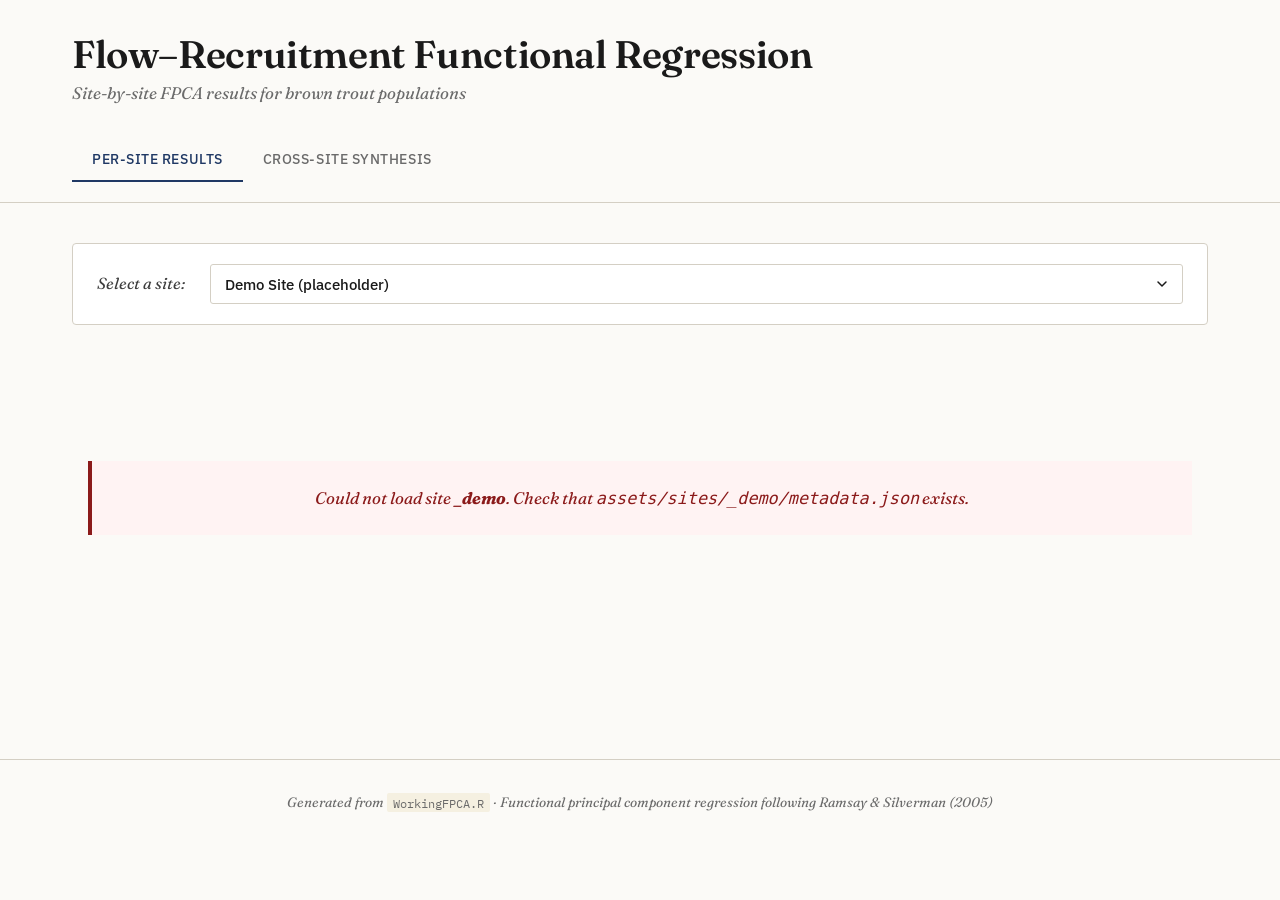
==== docs/index.html @ 1766e35a "initial commit" ====
<!DOCTYPE html>
<html lang="en">
<head>
  <meta charset="UTF-8">
  <meta name="viewport" content="width=device-width, initial-scale=1.0">
  <title>Flow–Recruitment FPCA Results</title>
  <link rel="stylesheet" href="style.css">
</head>
<body>

<header class="site-header">
  <div class="header-inner">
    <div class="brand">
      <h1>Flow–Recruitment Functional Regression</h1>
      <p class="tagline">Site-by-site FPCA results for brown trout populations</p>
    </div>
    <nav class="tabs">
      <a href="index.html" class="active">Per-site Results</a>
      <a href="cross_site.html">Cross-site Synthesis</a>
    </nav>
  </div>
</header>

<main>

  <!-- Site selector ---------------------------------------------------- -->
  <div class="selector-bar">
    <label for="site-select">Select a site:</label>
    <select id="site-select" aria-label="Select a site">
      <option value="">Loading sites…</option>
    </select>
    <div class="site-meta" id="site-meta" style="display:none;">
      <div class="meta-item">
        <span class="meta-label">Years</span>
        <span class="meta-value" id="meta-years">—</span>
      </div>
      <div class="meta-item">
        <span class="meta-label">FPCs retained</span>
        <span class="meta-value" id="meta-fpcs">—</span>
      </div>
      <div class="meta-item">
        <span class="meta-label">R²</span>
        <span class="meta-value" id="meta-r2">—</span>
      </div>
    </div>
  </div>

  <!-- Loading state ---------------------------------------------------- -->
  <div id="loading" class="loading">Select a site to view results.</div>

  <!-- Results pages ---------------------------------------------------- -->
  <div id="results" style="display:none;">

    <section class="page-section" id="page-panels">
      <div class="section-header">
        <span class="section-number">I.</span>
        <h2>Reduced model results</h2>
      </div>
      <p class="section-description">
        Weighted hydrograph (A), observed vs. predicted log(R/S) (B in the
        scatterplot), smoothed coefficient function β(t) with bootstrap and
        permutation bands (B), and the harmonic loadings of the retained FPCs (C).
      </p>
      <div class="figure-container">
        <img id="img-panels" alt="Reduced model results panels A–D">
      </div>
    </section>

    <section class="page-section" id="page-summary">
      <div class="section-header">
        <span class="section-number">II.</span>
        <h2>Full-model summary</h2>
      </div>
      <p class="section-description">
        Coefficients, t-statistics, and p-values for every FPC included in the
        full model. The “Retained” column marks which components passed the
        selection criteria (p &lt; 0.05 or |t| &gt; 2.0) and were carried into
        the reduced model.
      </p>
      <div class="figure-container">
        <img id="img-summary" alt="Full model coefficient table and fit statistics">
      </div>
    </section>

    <section class="page-section" id="page-allfpcs">
      <div class="section-header">
        <span class="section-number">III.</span>
        <h2>Supplemental: all FPC harmonics</h2>
      </div>
      <p class="section-description">
        The harmonic loading of every FPC included in the initial linear
        model — significant (black) and non-significant (grey) alike — so that
        flow modes near the significance threshold remain visible.
      </p>
      <div class="figure-container">
        <img id="img-allfpcs" alt="All FPC harmonic loadings (supplemental)">
      </div>
    </section>

  </div>

</main>

<footer>
  Generated from <code>WorkingFPCA.R</code> · Functional principal component
  regression following Ramsay &amp; Silverman (2005)
</footer>

<script src="app.js"></script>
</body>
</html>
---- docs/style.css ----
/* ==========================================================================
   Flow–Recruitment Functional Regression — Results Viewer
   Editorial / scientific journal aesthetic
   ========================================================================== */

@import url('https://fonts.googleapis.com/css2?family=Fraunces:opsz,wght@9..144,400;9..144,500;9..144,600;9..144,700&family=IBM+Plex+Sans:wght@400;500;600&family=IBM+Plex+Mono:wght@400;500&display=swap');

:root {
  --ink:        #1a1a1a;
  --ink-soft:   #3d3d3d;
  --ink-fade:   #6b6b6b;
  --paper:      #fbfaf7;
  --rule:       #d4cfc4;
  --rule-soft:  #e8e3d8;
  --accent:     #1f3864;
  --accent-2:   #8b1a1a;
  --highlight:  #f5f0e1;
  --serif:      'Fraunces', Georgia, 'Times New Roman', serif;
  --sans:       'IBM Plex Sans', system-ui, sans-serif;
  --mono:       'IBM Plex Mono', 'Courier New', monospace;
  --max-width:  1200px;
}

* { box-sizing: border-box; margin: 0; padding: 0; }

html { scroll-behavior: smooth; }

body {
  font-family: var(--sans);
  font-size: 16px;
  line-height: 1.6;
  color: var(--ink);
  background: var(--paper);
  -webkit-font-smoothing: antialiased;
  text-rendering: optimizeLegibility;
}

/* ============ Header ================================================== */
header.site-header {
  border-bottom: 1px solid var(--rule);
  background: var(--paper);
  padding: 2rem 0 1.25rem;
}

.header-inner {
  max-width: var(--max-width);
  margin: 0 auto;
  padding: 0 2rem;
  display: flex;
  align-items: flex-end;
  justify-content: space-between;
  gap: 2rem;
  flex-wrap: wrap;
}

.brand h1 {
  font-family: var(--serif);
  font-weight: 600;
  font-size: clamp(1.75rem, 3vw, 2.5rem);
  line-height: 1.15;
  letter-spacing: -0.01em;
  color: var(--ink);
  margin-bottom: 0.25rem;
}

.brand .tagline {
  font-family: var(--serif);
  font-style: italic;
  font-size: 1.05rem;
  color: var(--ink-fade);
  font-weight: 400;
}

nav.tabs {
  display: flex;
  gap: 0;
  align-items: stretch;
}

nav.tabs a {
  font-family: var(--sans);
  font-size: 0.85rem;
  font-weight: 500;
  letter-spacing: 0.04em;
  text-transform: uppercase;
  color: var(--ink-fade);
  text-decoration: none;
  padding: 0.6rem 1.25rem;
  border-bottom: 2px solid transparent;
  transition: color 0.15s, border-color 0.15s;
}

nav.tabs a:hover {
  color: var(--ink);
}

nav.tabs a.active {
  color: var(--accent);
  border-bottom-color: var(--accent);
}

/* ============ Main layout ============================================= */
main {
  max-width: var(--max-width);
  margin: 0 auto;
  padding: 2.5rem 2rem 4rem;
}

/* ============ Site selector =========================================== */
.selector-bar {
  display: flex;
  align-items: center;
  gap: 1.5rem;
  padding: 1.25rem 1.5rem;
  background: white;
  border: 1px solid var(--rule);
  border-radius: 4px;
  margin-bottom: 2.5rem;
  flex-wrap: wrap;
}

.selector-bar label {
  font-family: var(--serif);
  font-size: 1rem;
  font-style: italic;
  color: var(--ink-soft);
  white-space: nowrap;
}

.selector-bar select {
  flex: 1;
  min-width: 220px;
  font-family: var(--sans);
  font-size: 0.95rem;
  font-weight: 500;
  color: var(--ink);
  padding: 0.55rem 2.25rem 0.55rem 0.85rem;
  background: white url("data:image/svg+xml,%3Csvg xmlns='http://www.w3.org/2000/svg' width='12' height='12' viewBox='0 0 12 12'%3E%3Cpath d='M2 4l4 4 4-4' stroke='%231a1a1a' stroke-width='1.5' fill='none' stroke-linecap='round' stroke-linejoin='round'/%3E%3C/svg%3E") no-repeat right 0.85rem center;
  border: 1px solid var(--rule);
  border-radius: 3px;
  appearance: none;
  cursor: pointer;
  transition: border-color 0.15s;
}

.selector-bar select:hover,
.selector-bar select:focus {
  border-color: var(--accent);
  outline: none;
}

.site-meta {
  display: flex;
  gap: 1.5rem;
  font-family: var(--mono);
  font-size: 0.78rem;
  color: var(--ink-fade);
  letter-spacing: 0.02em;
}

.site-meta .meta-item {
  display: flex;
  flex-direction: column;
  gap: 2px;
}

.site-meta .meta-label {
  text-transform: uppercase;
  font-size: 0.68rem;
  color: var(--ink-fade);
  letter-spacing: 0.08em;
}

.site-meta .meta-value {
  font-size: 0.95rem;
  color: var(--ink);
  font-weight: 500;
}

/* ============ Page sections =========================================== */
.page-section {
  margin-bottom: 4rem;
  scroll-margin-top: 1rem;
}

.section-header {
  display: flex;
  align-items: baseline;
  gap: 1rem;
  margin-bottom: 1.5rem;
  padding-bottom: 0.75rem;
  border-bottom: 1px solid var(--rule-soft);
}

.section-number {
  font-family: var(--serif);
  font-size: 0.85rem;
  font-style: italic;
  color: var(--accent-2);
  font-weight: 500;
  letter-spacing: 0.05em;
}

.section-header h2 {
  font-family: var(--serif);
  font-weight: 600;
  font-size: 1.6rem;
  letter-spacing: -0.005em;
  color: var(--ink);
}

.section-description {
  font-family: var(--serif);
  font-style: italic;
  font-size: 1rem;
  color: var(--ink-fade);
  max-width: 65ch;
  margin-bottom: 1.5rem;
}

.figure-container {
  background: white;
  border: 1px solid var(--rule);
  border-radius: 4px;
  padding: 1rem;
  text-align: center;
}

.figure-container img {
  max-width: 100%;
  height: auto;
  display: block;
  margin: 0 auto;
}

.figure-container .caption {
  font-family: var(--serif);
  font-style: italic;
  font-size: 0.9rem;
  color: var(--ink-fade);
  margin-top: 0.75rem;
  padding-top: 0.75rem;
  border-top: 1px solid var(--rule-soft);
  text-align: left;
  max-width: 90ch;
  margin-left: auto;
  margin-right: auto;
}

/* ============ Loading / empty state =================================== */
.loading {
  text-align: center;
  padding: 4rem 1rem;
  color: var(--ink-fade);
  font-family: var(--serif);
  font-style: italic;
  font-size: 1.05rem;
}

.error-box {
  padding: 1.5rem;
  background: #fff3f3;
  border-left: 4px solid var(--accent-2);
  margin: 2rem 0;
  font-family: var(--serif);
  color: var(--accent-2);
}

/* ============ Footer ================================================== */
footer {
  border-top: 1px solid var(--rule);
  margin-top: 4rem;
  padding: 2rem;
  text-align: center;
  font-family: var(--serif);
  font-style: italic;
  font-size: 0.85rem;
  color: var(--ink-fade);
}

footer code {
  font-family: var(--mono);
  font-style: normal;
  font-size: 0.78rem;
  background: var(--highlight);
  padding: 0.1rem 0.35rem;
  border-radius: 2px;
}

/* ============ Cross-site page ========================================= */
.cross-site-grid {
  display: grid;
  grid-template-columns: 1fr;
  gap: 2.5rem;
}

.cross-site-card {
  background: white;
  border: 1px solid var(--rule);
  border-radius: 4px;
  overflow: hidden;
}

.cross-site-card .card-header {
  padding: 1.25rem 1.5rem;
  background: var(--highlight);
  border-bottom: 1px solid var(--rule);
}

.cross-site-card .card-header h3 {
  font-family: var(--serif);
  font-weight: 600;
  font-size: 1.25rem;
  color: var(--ink);
  margin-bottom: 0.25rem;
}

.cross-site-card .card-header .desc {
  font-family: var(--serif);
  font-style: italic;
  font-size: 0.92rem;
  color: var(--ink-fade);
}

.cross-site-card .card-body {
  padding: 1.25rem;
  text-align: center;
}

.cross-site-card .card-body img {
  max-width: 100%;
  height: auto;
}

/* ============ Responsive ============================================== */
@media (max-width: 720px) {
  main { padding: 1.5rem 1rem 3rem; }
  .header-inner { padding: 0 1rem; }
  .brand h1 { font-size: 1.6rem; }
  .selector-bar { flex-direction: column; align-items: stretch; }
  .site-meta { flex-wrap: wrap; gap: 1rem; }
  nav.tabs { width: 100%; justify-content: flex-start; }
}
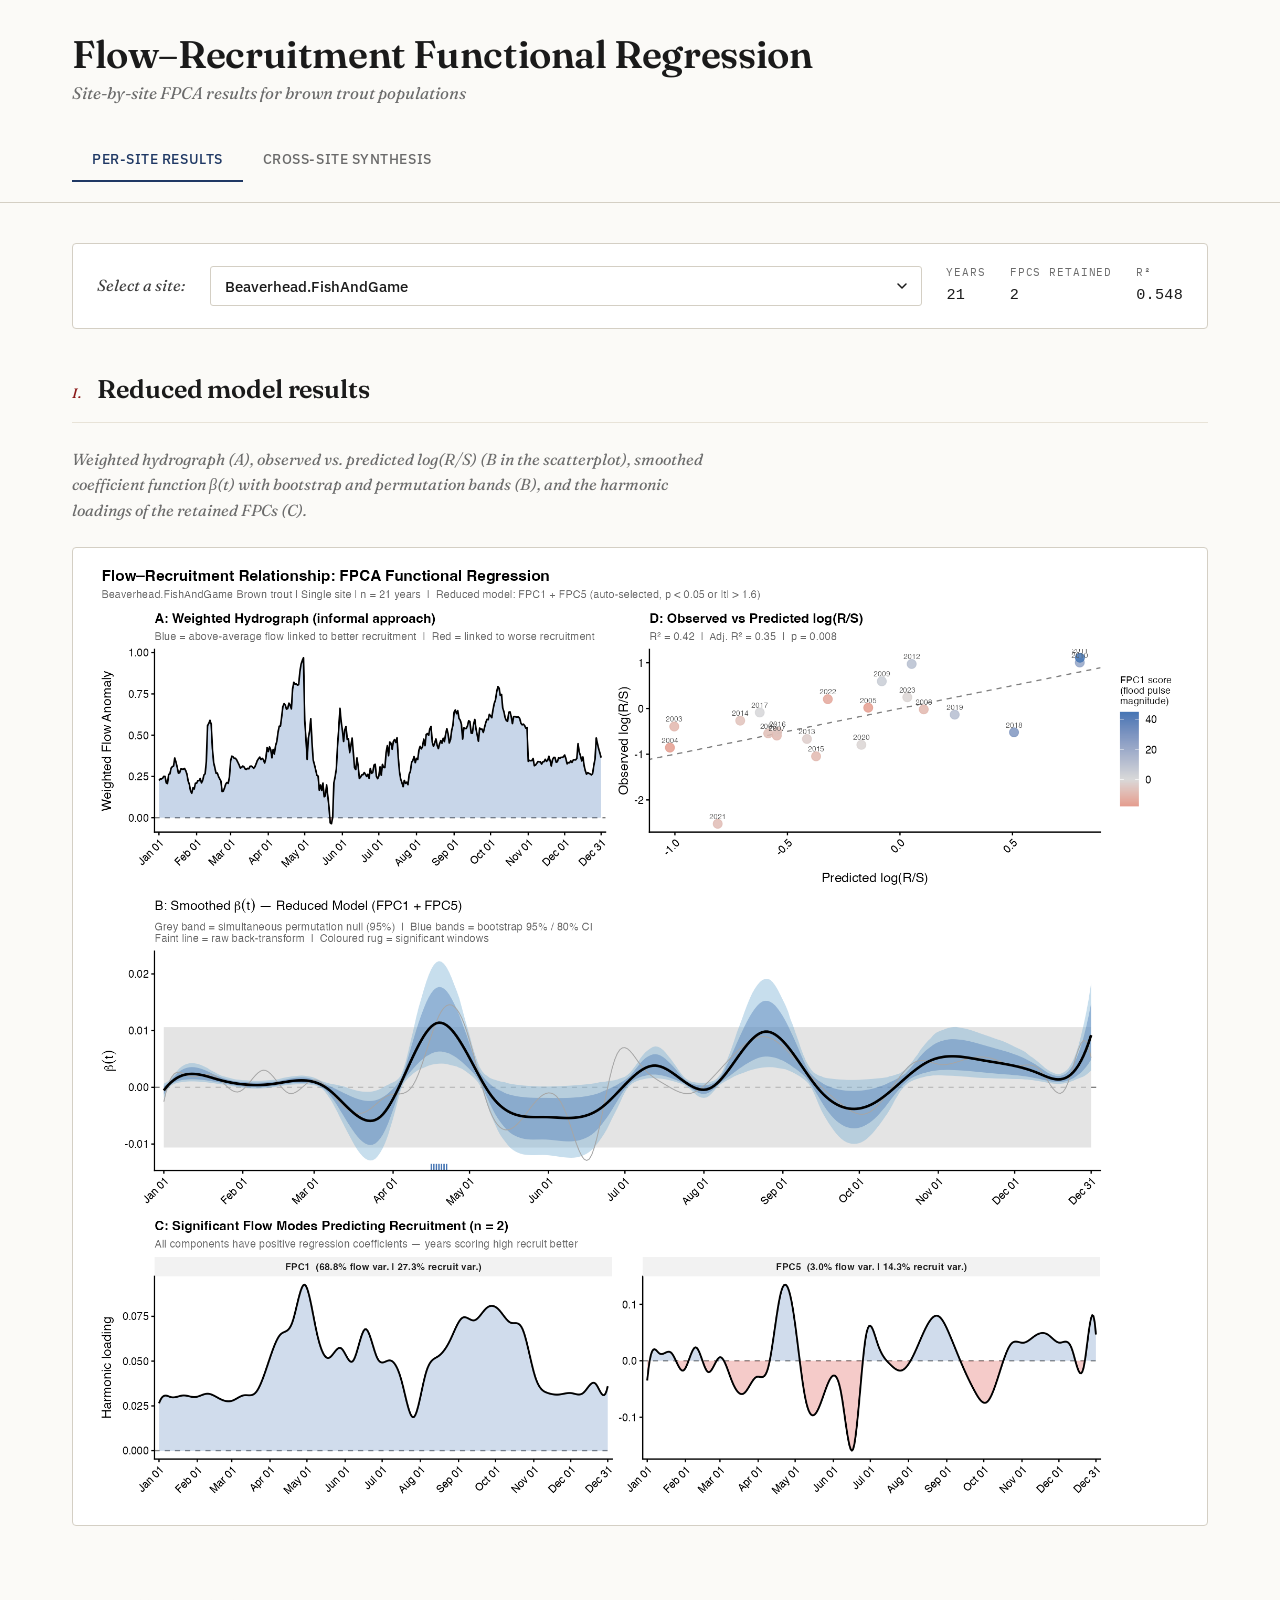
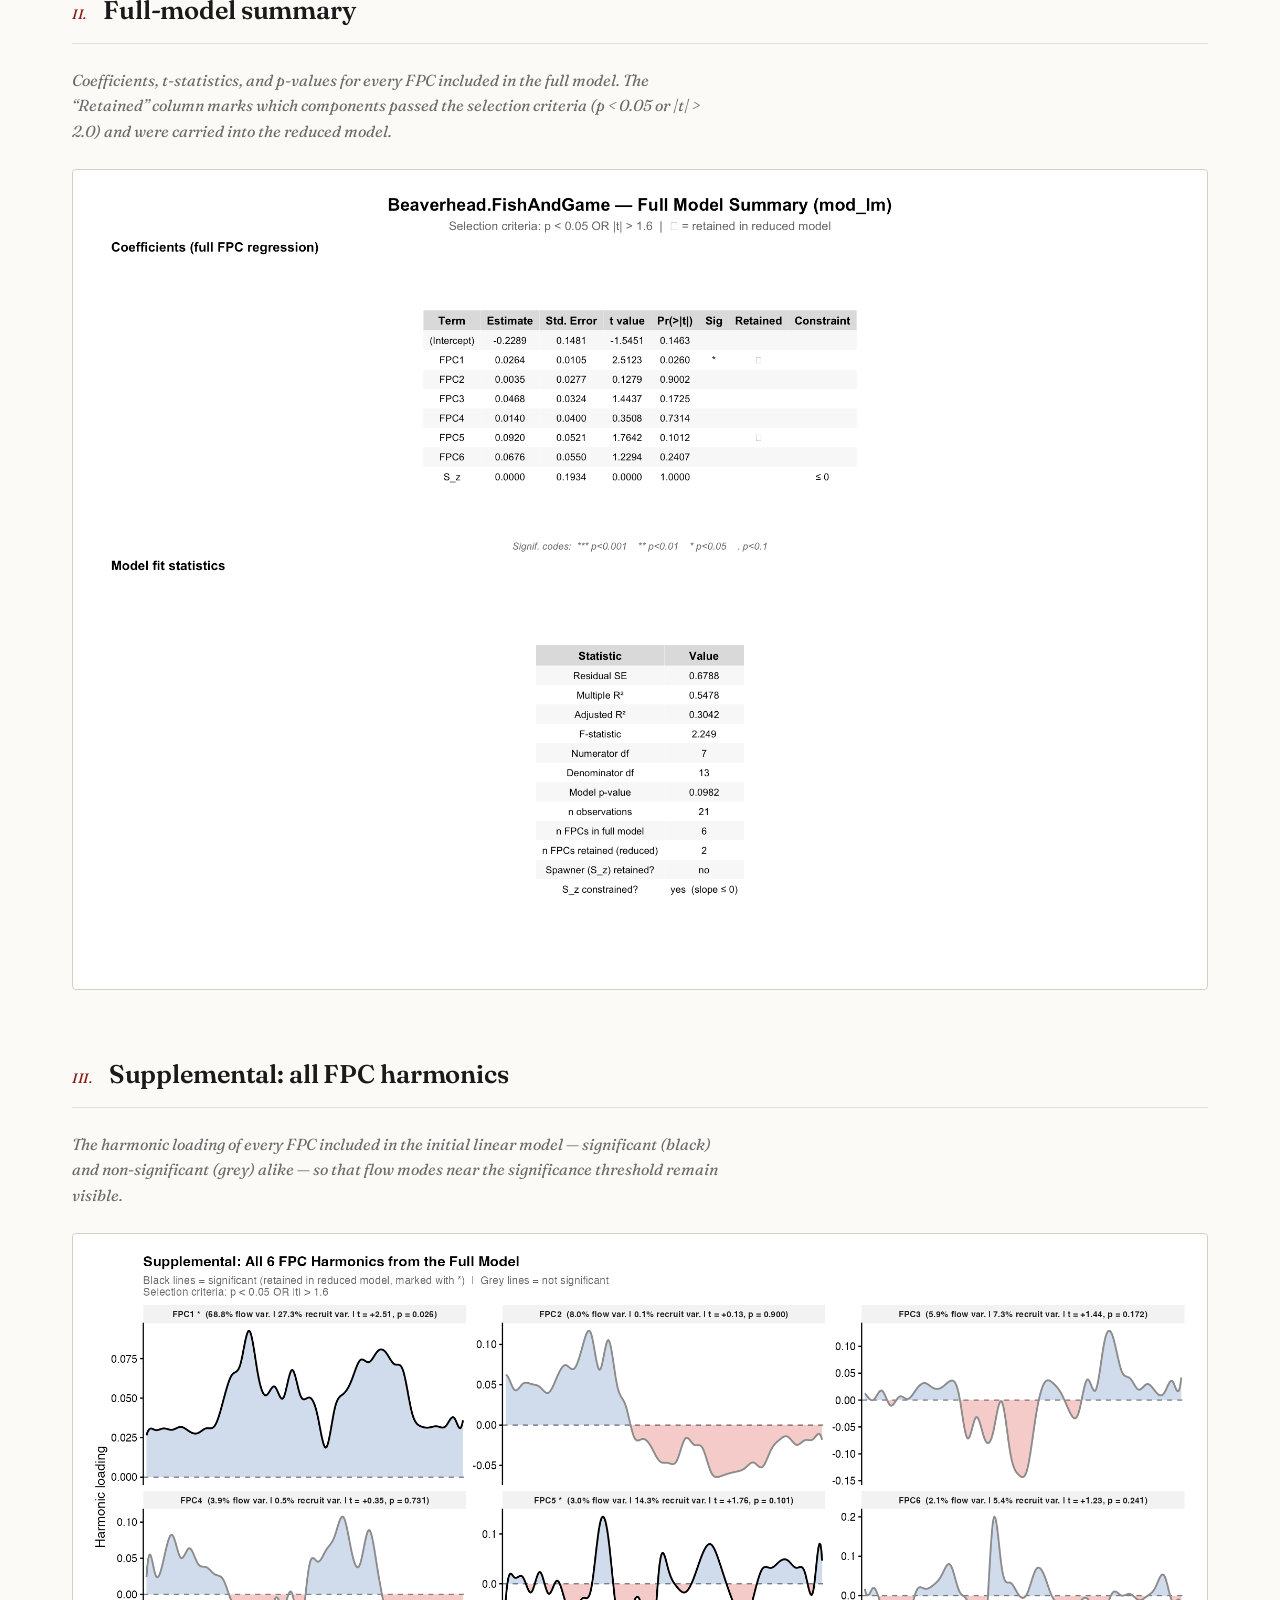
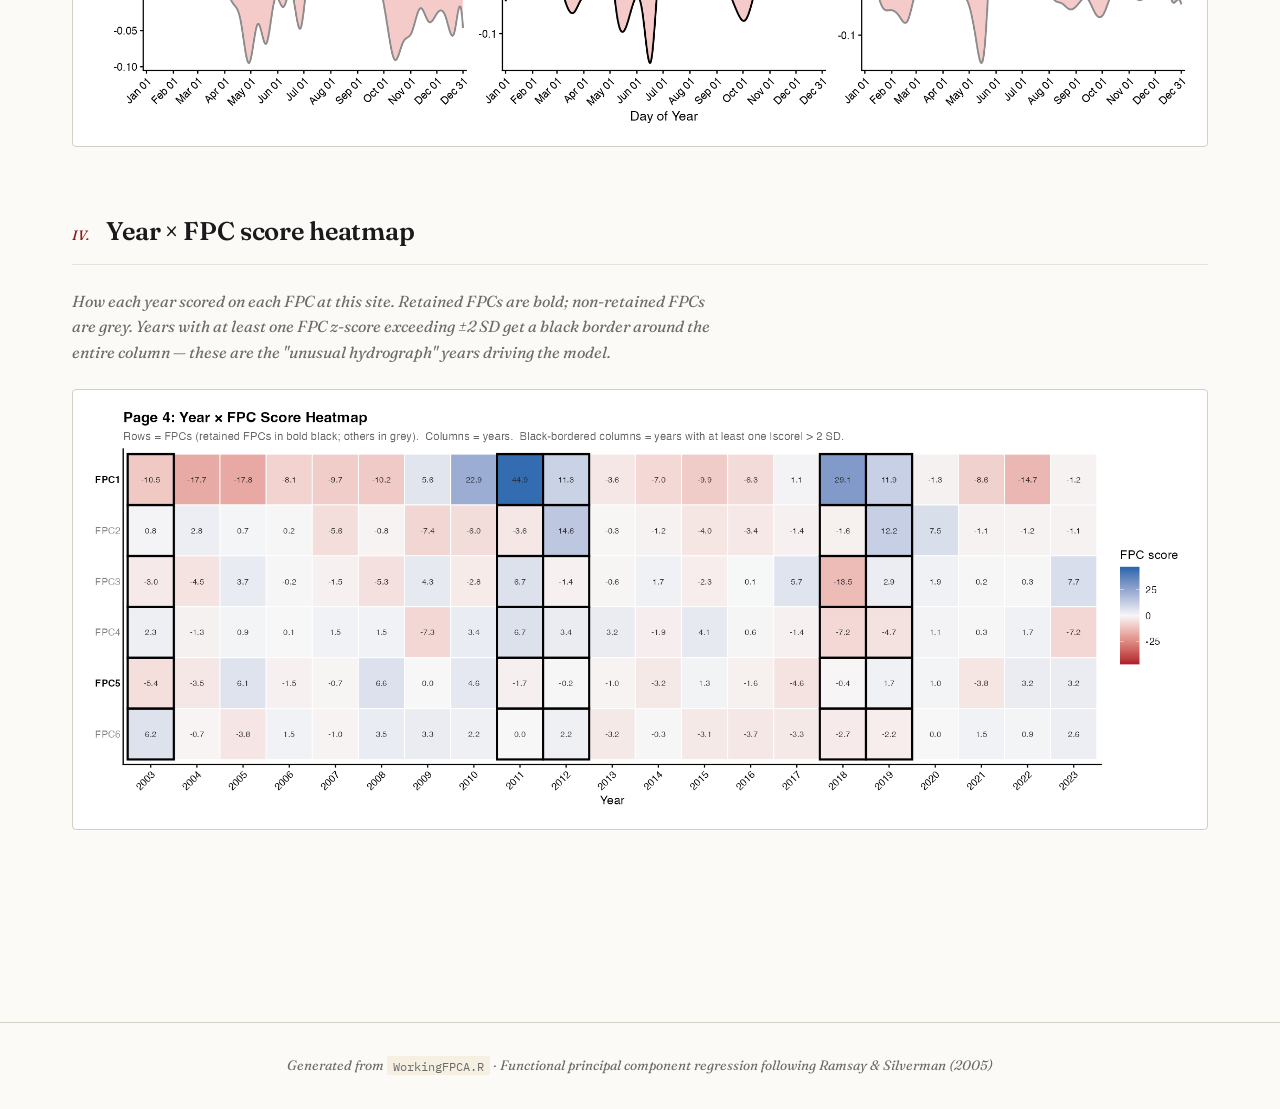
==== commit fcf78f28: "add"Another valuable plot I think would be how different years score on these FPCs by system. Like I" ====
--- a/docs/index.html
+++ b/docs/index.html
@@ -97,6 +97,22 @@
       </div>
     </section>
 
+    <section class="page-section" id="page-yearfpc">
+      <div class="section-header">
+        <span class="section-number">IV.</span>
+        <h2>Year × FPC score heatmap</h2>
+      </div>
+      <p class="section-description">
+        How each year scored on each FPC at this site. Retained FPCs are bold;
+        non-retained FPCs are grey. Years with at least one FPC z-score
+        exceeding ±2 SD get a black border around the entire column —
+        these are the "unusual hydrograph" years driving the model.
+      </p>
+      <div class="figure-container">
+        <img id="img-yearfpc" alt="Year by FPC score heatmap">
+      </div>
+    </section>
+
   </div>
 
 </main>
